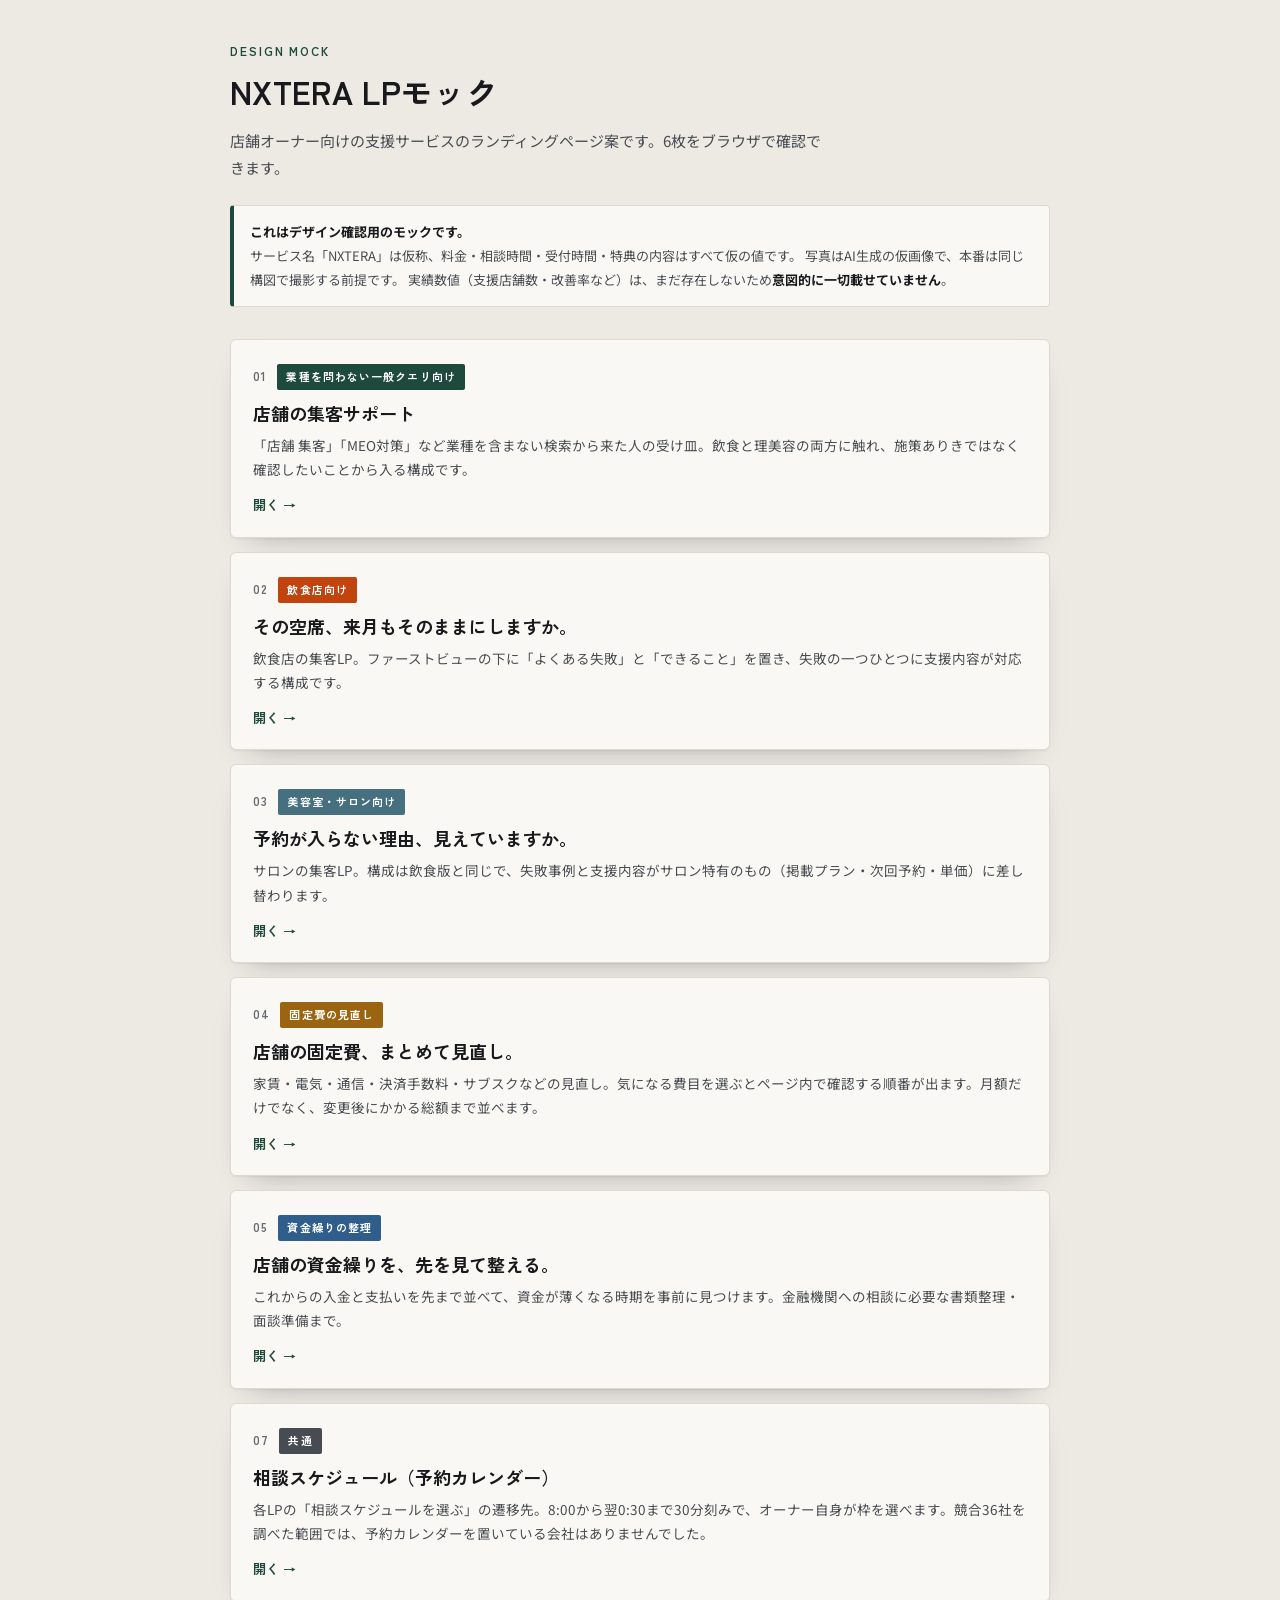
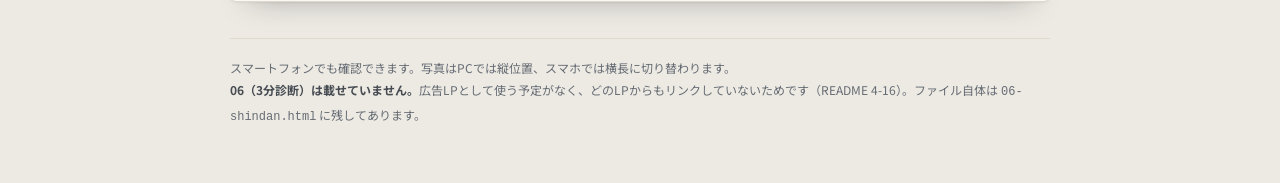
==== Duo_LPモック/index.html @ 1e0ec336 "Add a mock index for the six current pages Six cards at the current numbering, each with its number," ====
<!doctype html>
<!--
  ============================================================
  NXTERA / LPモック一覧 — 各モックへの入口。
  番号は 01〜07。06（3分診断）は現在未使用なので載せていない（README 4-16）。
  リンクは同じフォルダの相対パス。ダブルクリックでそのまま開ける。
  ============================================================
-->
<html lang="ja">
<head>
<meta charset="utf-8">
<meta name="viewport" content="width=device-width, initial-scale=1">
<title>NXTERA LPモック一覧</title>
<link rel="preconnect" href="https://fonts.googleapis.com">
<link rel="preconnect" href="https://fonts.gstatic.com" crossorigin>
<link href="https://fonts.googleapis.com/css2?family=Noto+Sans+JP:wght@400;500;700&family=Zen+Kaku+Gothic+New:wght@500;700&display=swap" rel="stylesheet">
<style>
  :root{
    --paper:#EDEAE4; --card:#FAF8F4;
    --ink:#17191C; --ink-2:#474C52; --ink-3:#666C73;
    --line:#DED8CD; --brand:#1E4A3D;
    --inshoku:#C1440E; --biyo:#46707F; --kotehi:#9A6410; --shikin:#2F5D8C;
    --shadow:0 1px 2px rgba(23,25,28,.05), 0 14px 30px -20px rgba(23,25,28,.4);
  }
  *,*::before,*::after{box-sizing:border-box;}
  body{
    margin:0;background:var(--paper);color:var(--ink);
    font-family:"Noto Sans JP","Hiragino Kaku Gothic ProN","Yu Gothic",system-ui,sans-serif;
    padding:40px 16px 56px;line-height:1.8;-webkit-font-smoothing:antialiased;
  }
  .wrap{max-width:820px;margin-inline:auto;}

  .eyebrow{
    margin:0;font-family:"Zen Kaku Gothic New",sans-serif;font-weight:700;
    font-size:12px;letter-spacing:.16em;color:var(--brand);
  }
  h1{
    margin:8px 0 0;font-family:"Zen Kaku Gothic New",sans-serif;font-weight:700;
    font-size:clamp(24px,5.2vw,32px);line-height:1.35;letter-spacing:.01em;text-wrap:balance;
  }
  .lede{margin:14px 0 0;font-size:15px;color:var(--ink-2);max-width:40em;}

  .note{
    margin-top:24px;padding:14px 16px;border-radius:4px;
    background:var(--card);border:1px solid var(--line);border-left:4px solid var(--brand);
    font-size:13px;line-height:1.85;color:var(--ink-2);
  }
  .note b{color:var(--ink);font-weight:700;}

  .list{list-style:none;margin:32px 0 0;padding:0;display:grid;gap:14px;}
  .item a{
    display:block;text-decoration:none;color:inherit;
    background:var(--card);border:1px solid var(--line);border-radius:6px;
    padding:20px 22px;box-shadow:var(--shadow);
    transition:transform .08s ease, border-color .15s ease;
  }
  .item a:hover{border-color:var(--ink-3);transform:translateY(-1px);}
  .item a:focus-visible{outline:2px solid var(--brand);outline-offset:3px;}
  .no{
    font-family:"Zen Kaku Gothic New",sans-serif;font-weight:700;
    font-size:12px;letter-spacing:.1em;color:var(--ink-3);margin-right:10px;
  }
  .tag{
    display:inline-block;font-family:"Zen Kaku Gothic New",sans-serif;font-weight:700;
    font-size:11px;letter-spacing:.1em;color:#fff;padding:3px 9px;border-radius:2px;
  }
  .tag--all{background:var(--brand);}
  .tag--inshoku{background:var(--inshoku);}
  .tag--biyo{background:var(--biyo);}
  .tag--kotehi{background:var(--kotehi);}
  .tag--shikin{background:var(--shikin);}
  .tag--common{background:var(--ink-2);}
  .item h2{
    margin:10px 0 0;font-family:"Zen Kaku Gothic New",sans-serif;font-weight:700;
    font-size:18px;line-height:1.5;
  }
  .item p{margin:6px 0 0;font-size:13.5px;color:var(--ink-2);line-height:1.8;}
  .item .go{margin-top:12px;font-family:"Zen Kaku Gothic New",sans-serif;font-weight:700;font-size:13px;color:var(--brand);}
  .item .go::after{content:" →";}

  footer{
    margin-top:36px;padding-top:18px;border-top:1px solid var(--line);
    font-size:12px;color:var(--ink-3);line-height:1.9;
  }
  footer b{color:var(--ink-2);font-weight:700;}
</style>
</head>
<body>

<div class="wrap">

  <p class="eyebrow">DESIGN MOCK</p>
  <h1>NXTERA LPモック</h1>
  <p class="lede">店舗オーナー向けの支援サービスのランディングページ案です。6枚をブラウザで確認できます。</p>

  <p class="note">
    <b>これはデザイン確認用のモックです。</b><br>
    サービス名「NXTERA」は仮称、料金・相談時間・受付時間・特典の内容はすべて仮の値です。
    写真はAI生成の仮画像で、本番は同じ構図で撮影する前提です。
    実績数値（支援店舗数・改善率など）は、まだ存在しないため<b>意図的に一切載せていません</b>。
  </p>

  <ul class="list">
    <li class="item">
      <a href="01-shukyaku-tougou.html">
        <span class="no">01</span><span class="tag tag--all">業種を問わない一般クエリ向け</span>
        <h2>店舗の集客サポート</h2>
        <p>「店舗 集客」「MEO対策」など業種を含まない検索から来た人の受け皿。飲食と理美容の両方に触れ、施策ありきではなく確認したいことから入る構成です。</p>
        <p class="go">開く</p>
      </a>
    </li>

    <li class="item">
      <a href="02-shukyaku-inshoku.html">
        <span class="no">02</span><span class="tag tag--inshoku">飲食店向け</span>
        <h2>その空席、来月もそのままにしますか。</h2>
        <p>飲食店の集客LP。ファーストビューの下に「よくある失敗」と「できること」を置き、失敗の一つひとつに支援内容が対応する構成です。</p>
        <p class="go">開く</p>
      </a>
    </li>

    <li class="item">
      <a href="03-shukyaku-biyo.html">
        <span class="no">03</span><span class="tag tag--biyo">美容室・サロン向け</span>
        <h2>予約が入らない理由、見えていますか。</h2>
        <p>サロンの集客LP。構成は飲食版と同じで、失敗事例と支援内容がサロン特有のもの（掲載プラン・次回予約・単価）に差し替わります。</p>
        <p class="go">開く</p>
      </a>
    </li>

    <li class="item">
      <a href="04-kotehi.html">
        <span class="no">04</span><span class="tag tag--kotehi">固定費の見直し</span>
        <h2>店舗の固定費、まとめて見直し。</h2>
        <p>家賃・電気・通信・決済手数料・サブスクなどの見直し。気になる費目を選ぶとページ内で確認する順番が出ます。月額だけでなく、変更後にかかる総額まで並べます。</p>
        <p class="go">開く</p>
      </a>
    </li>

    <li class="item">
      <a href="05-shikinguri.html">
        <span class="no">05</span><span class="tag tag--shikin">資金繰りの整理</span>
        <h2>店舗の資金繰りを、先を見て整える。</h2>
        <p>これからの入金と支払いを先まで並べて、資金が薄くなる時期を事前に見つけます。金融機関への相談に必要な書類整理・面談準備まで。</p>
        <p class="go">開く</p>
      </a>
    </li>

    <li class="item">
      <a href="07-yoyaku.html">
        <span class="no">07</span><span class="tag tag--common">共通</span>
        <h2>相談スケジュール（予約カレンダー）</h2>
        <p>各LPの「相談スケジュールを選ぶ」の遷移先。8:00から翌0:30まで30分刻みで、オーナー自身が枠を選べます。競合36社を調べた範囲では、予約カレンダーを置いている会社はありませんでした。</p>
        <p class="go">開く</p>
      </a>
    </li>
  </ul>

  <footer>
    スマートフォンでも確認できます。写真はPCでは縦位置、スマホでは横長に切り替わります。<br>
    <b>06（3分診断）は載せていません。</b>広告LPとして使う予定がなく、どのLPからもリンクしていないためです（README 4-16）。ファイル自体は <code>06-shindan.html</code> に残してあります。
  </footer>

</div>

</body>
</html>
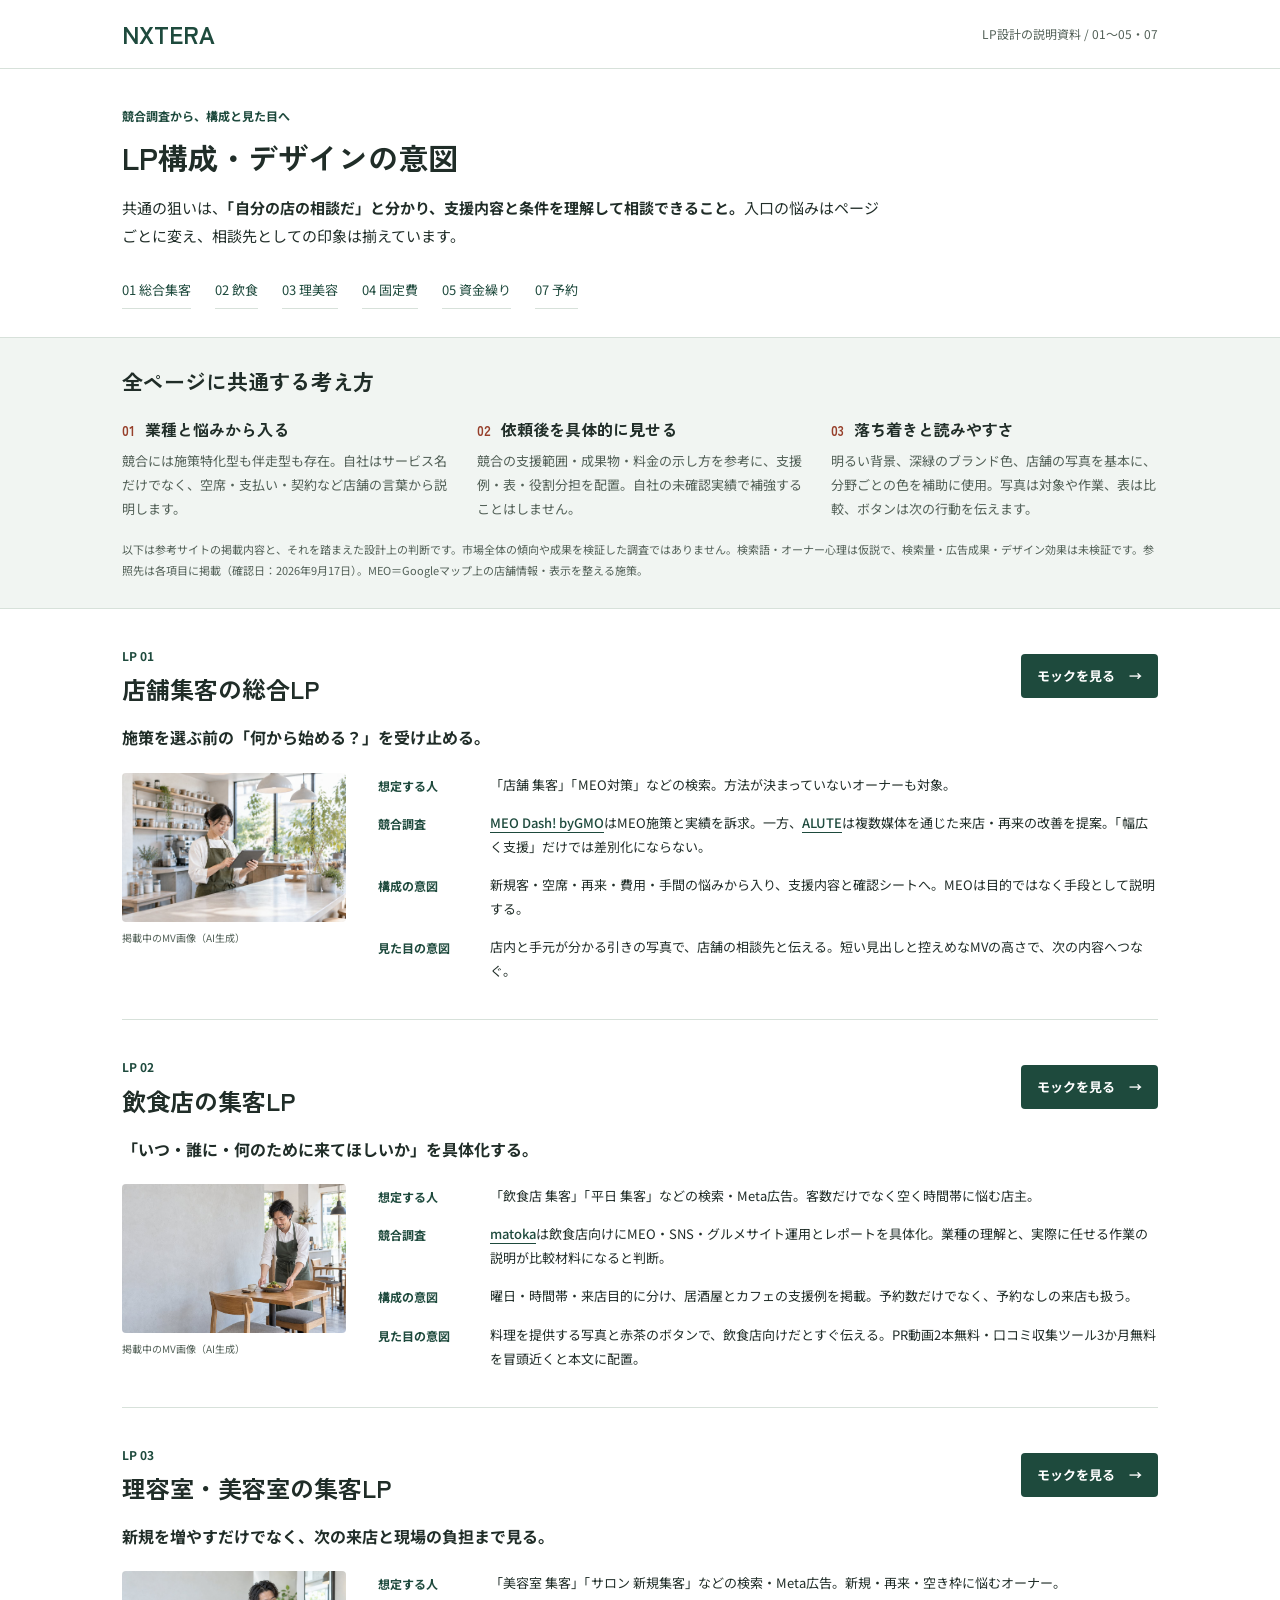
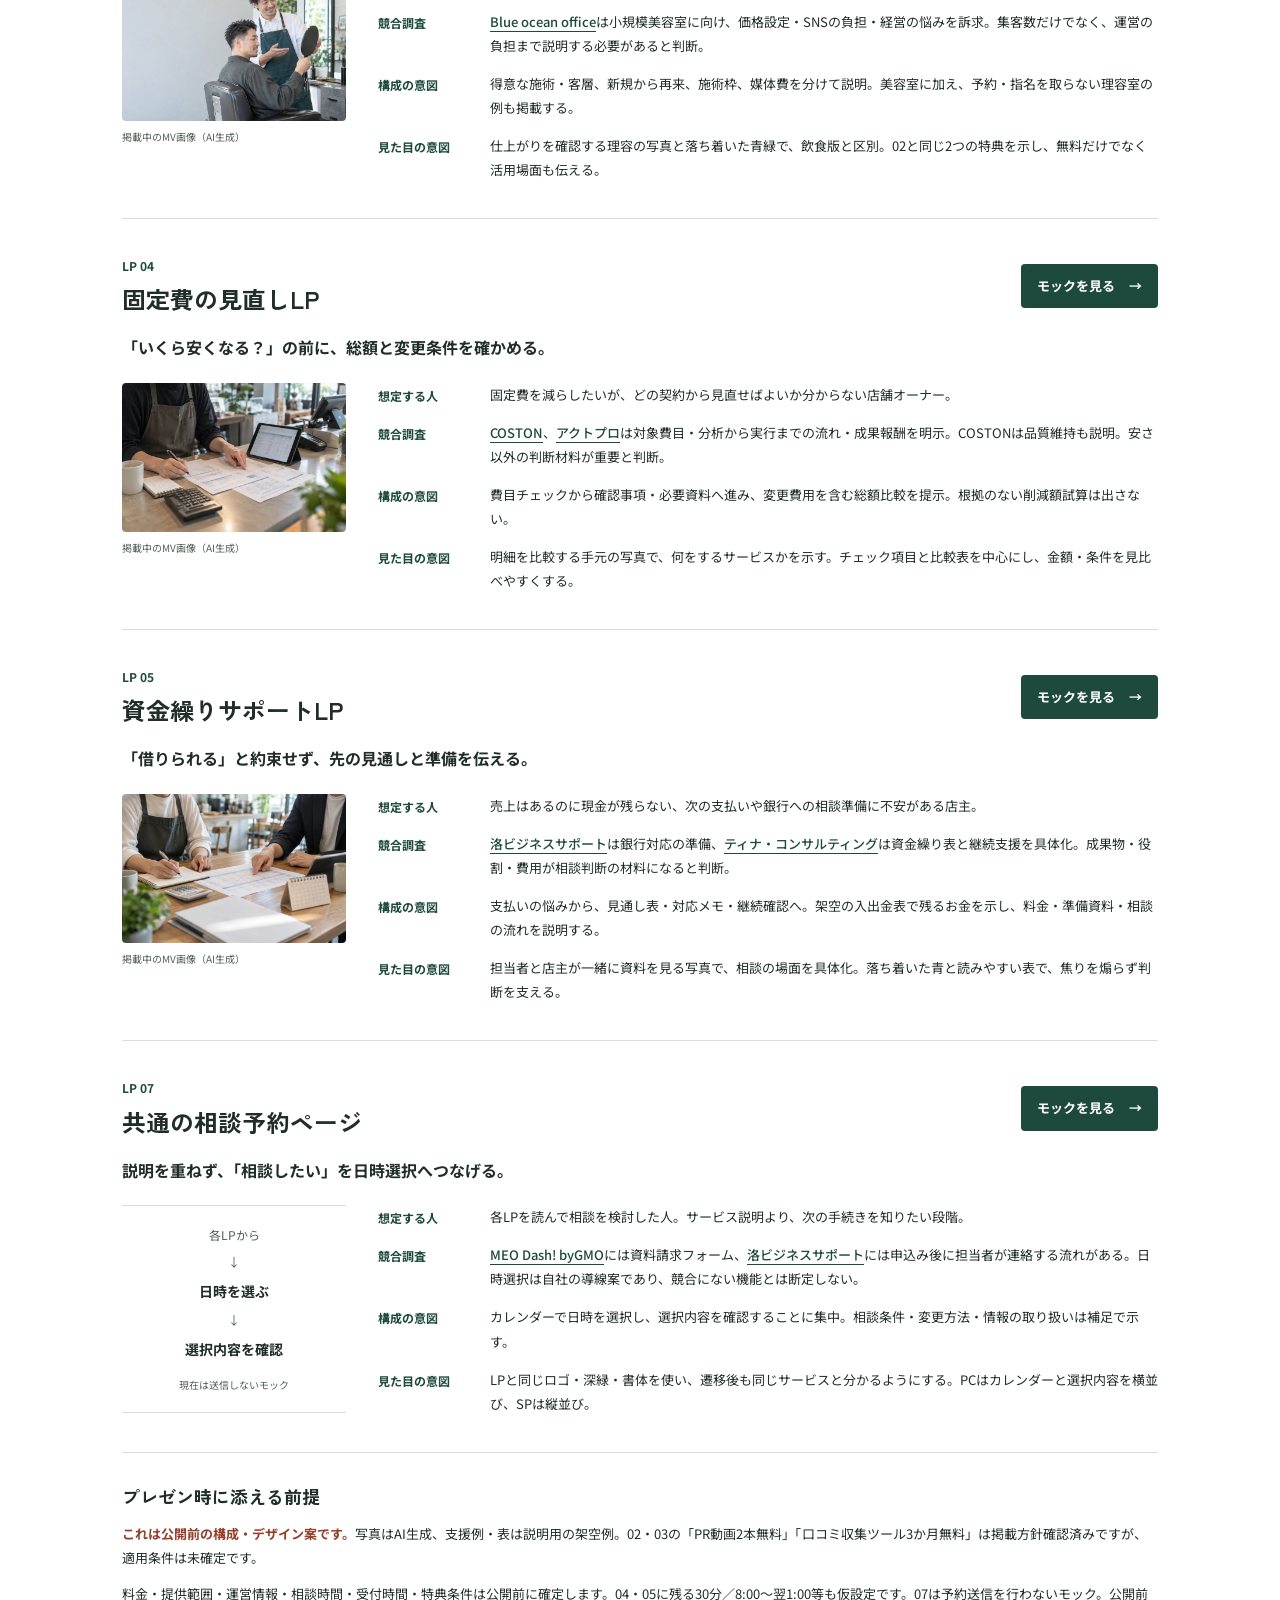
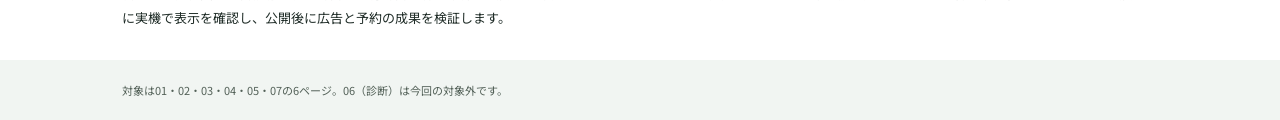
==== commit b57985dc: "Commit the rebuilt pages and drop the images they no longer use 01, 04 and 05 were rebuilt as full p" ====
--- a/Duo_LPモック/index.html
+++ b/Duo_LPモック/index.html
@@ -1,167 +1,150 @@
 <!doctype html>
-<!--
-  ============================================================
-  NXTERA / LPモック一覧 — 各モックへの入口。
-  番号は 01〜07。06（3分診断）は現在未使用なので載せていない（README 4-16）。
-  リンクは同じフォルダの相対パス。ダブルクリックでそのまま開ける。
-  ============================================================
--->
 <html lang="ja">
 <head>
 <meta charset="utf-8">
 <meta name="viewport" content="width=device-width, initial-scale=1">
-<title>NXTERA LPモック一覧</title>
+<meta name="robots" content="noindex, nofollow">
+<title>LP構成・デザインの意図｜NXTERA</title>
 <link rel="preconnect" href="https://fonts.googleapis.com">
 <link rel="preconnect" href="https://fonts.gstatic.com" crossorigin>
-<link href="https://fonts.googleapis.com/css2?family=Noto+Sans+JP:wght@400;500;700&family=Zen+Kaku+Gothic+New:wght@500;700&display=swap" rel="stylesheet">
+<link href="https://fonts.googleapis.com/css2?family=Noto+Sans+JP:wght@400;500;700&amp;family=Zen+Kaku+Gothic+New:wght@500;700&amp;display=swap" rel="stylesheet">
 <style>
-  :root{
-    --paper:#EDEAE4; --card:#FAF8F4;
-    --ink:#17191C; --ink-2:#474C52; --ink-3:#666C73;
-    --line:#DED8CD; --brand:#1E4A3D;
-    --inshoku:#C1440E; --biyo:#46707F; --kotehi:#9A6410; --shikin:#2F5D8C;
-    --shadow:0 1px 2px rgba(23,25,28,.05), 0 14px 30px -20px rgba(23,25,28,.4);
-  }
-  *,*::before,*::after{box-sizing:border-box;}
-  body{
-    margin:0;background:var(--paper);color:var(--ink);
-    font-family:"Noto Sans JP","Hiragino Kaku Gothic ProN","Yu Gothic",system-ui,sans-serif;
-    padding:40px 16px 56px;line-height:1.8;-webkit-font-smoothing:antialiased;
-  }
-  .wrap{max-width:820px;margin-inline:auto;}
-
-  .eyebrow{
-    margin:0;font-family:"Zen Kaku Gothic New",sans-serif;font-weight:700;
-    font-size:12px;letter-spacing:.16em;color:var(--brand);
-  }
-  h1{
-    margin:8px 0 0;font-family:"Zen Kaku Gothic New",sans-serif;font-weight:700;
-    font-size:clamp(24px,5.2vw,32px);line-height:1.35;letter-spacing:.01em;text-wrap:balance;
-  }
-  .lede{margin:14px 0 0;font-size:15px;color:var(--ink-2);max-width:40em;}
-
-  .note{
-    margin-top:24px;padding:14px 16px;border-radius:4px;
-    background:var(--card);border:1px solid var(--line);border-left:4px solid var(--brand);
-    font-size:13px;line-height:1.85;color:var(--ink-2);
-  }
-  .note b{color:var(--ink);font-weight:700;}
-
-  .list{list-style:none;margin:32px 0 0;padding:0;display:grid;gap:14px;}
-  .item a{
-    display:block;text-decoration:none;color:inherit;
-    background:var(--card);border:1px solid var(--line);border-radius:6px;
-    padding:20px 22px;box-shadow:var(--shadow);
-    transition:transform .08s ease, border-color .15s ease;
-  }
-  .item a:hover{border-color:var(--ink-3);transform:translateY(-1px);}
-  .item a:focus-visible{outline:2px solid var(--brand);outline-offset:3px;}
-  .no{
-    font-family:"Zen Kaku Gothic New",sans-serif;font-weight:700;
-    font-size:12px;letter-spacing:.1em;color:var(--ink-3);margin-right:10px;
-  }
-  .tag{
-    display:inline-block;font-family:"Zen Kaku Gothic New",sans-serif;font-weight:700;
-    font-size:11px;letter-spacing:.1em;color:#fff;padding:3px 9px;border-radius:2px;
-  }
-  .tag--all{background:var(--brand);}
-  .tag--inshoku{background:var(--inshoku);}
-  .tag--biyo{background:var(--biyo);}
-  .tag--kotehi{background:var(--kotehi);}
-  .tag--shikin{background:var(--shikin);}
-  .tag--common{background:var(--ink-2);}
-  .item h2{
-    margin:10px 0 0;font-family:"Zen Kaku Gothic New",sans-serif;font-weight:700;
-    font-size:18px;line-height:1.5;
-  }
-  .item p{margin:6px 0 0;font-size:13.5px;color:var(--ink-2);line-height:1.8;}
-  .item .go{margin-top:12px;font-family:"Zen Kaku Gothic New",sans-serif;font-weight:700;font-size:13px;color:var(--brand);}
-  .item .go::after{content:" →";}
-
-  footer{
-    margin-top:36px;padding-top:18px;border-top:1px solid var(--line);
-    font-size:12px;color:var(--ink-3);line-height:1.9;
-  }
-  footer b{color:var(--ink-2);font-weight:700;}
+:root { --ink:#202d28; --muted:#526057; --line:#d7e1da; --brand:#1e4a3d; --rust:#963f2a; }
+* { box-sizing:border-box; letter-spacing:0; }
+html { -webkit-text-size-adjust:100%; }
+body { margin:0; background:#fff; color:var(--ink); font-family:"Noto Sans JP","Yu Gothic",sans-serif; line-height:1.85; overflow-wrap:anywhere; }
+h1,h2,h3,p { margin:0; }
+h1,h2,h3,.brand { font-family:"Zen Kaku Gothic New","Yu Gothic",sans-serif; line-height:1.5; }
+a { color:var(--brand); text-underline-offset:4px; }
+:focus-visible { outline:3px solid #1b63c9; outline-offset:4px; }
+.wrap { width:100%; max-width:1100px; margin-inline:auto; padding-inline:32px; }
+.topbar { border-bottom:1px solid var(--line); }
+.topbar .wrap { min-height:68px; display:flex; align-items:center; justify-content:space-between; gap:20px; }
+.brand { color:var(--brand); font-size:24px; font-weight:700; }
+.topbar span { font-size:12px; color:var(--muted); }
+.intro { padding-block:36px 28px; }
+.eyebrow { color:var(--brand); font-size:12px; font-weight:700; }
+h1 { font-size:30px; margin-top:8px; }
+.lede { margin-top:14px; font-size:15px; max-width:760px; }
+.page-nav { display:flex; flex-wrap:wrap; gap:10px 24px; margin-top:22px; font-size:13px; }
+.page-nav a { padding-block:6px; text-decoration:none; border-bottom:1px solid var(--line); }
+.direction { background:#f1f5f2; border-block:1px solid var(--line); padding-block:28px; }
+.direction h2 { font-size:21px; }
+.principles { display:grid; grid-template-columns:repeat(3,minmax(0,1fr)); gap:28px; margin-top:20px; }
+.principles h3 { font-size:16px; }
+.principles h3 span { color:var(--rust); margin-right:10px; font-size:13px; }
+.principles p { font-size:13px; margin-top:8px; color:var(--muted); }
+.research-note { margin-top:18px; font-size:11px; color:var(--muted); }
+.lp-section { padding-block:36px; border-bottom:1px solid var(--line); scroll-margin-top:20px; }
+.lp-head { display:flex; align-items:center; justify-content:space-between; gap:24px; }
+.number { font-size:12px; color:var(--brand); font-weight:700; }
+.lp-head h2 { font-size:24px; margin-top:4px; }
+.open-link { display:inline-flex; align-items:center; gap:14px; min-height:44px; padding:10px 16px; border-radius:4px; background:var(--brand); color:#fff; font-size:13px; font-weight:700; text-decoration:none; flex:none; }
+.open-link:hover { background:#163a30; }
+.takeaway { margin-top:16px; font-weight:700; font-size:16px; }
+.lp-body { display:grid; grid-template-columns:224px minmax(0,1fr); gap:32px; margin-top:20px; align-items:start; }
+figure { margin:0; min-width:0; }
+figure a { display:block; }
+figure img { display:block; width:100%; height:auto; aspect-ratio:3/2; object-fit:cover; object-position:75% center; border-radius:4px; }
+#lp-01 figure img { object-position:right center; }
+figcaption { font-size:10px; color:var(--muted); margin-top:7px; }
+.rationale { margin:0; min-width:0; }
+.rationale > div { display:grid; grid-template-columns:96px minmax(0,1fr); gap:16px; }
+.rationale > div + div { margin-top:14px; }
+.rationale dt { font-size:12px; color:var(--brand); font-weight:700; padding-top:2px; }
+.rationale dd { margin:0; font-size:13px; }
+.rationale a { font-weight:500; }
+.booking-route { padding-block:18px; border-block:1px solid var(--line); display:flex; flex-direction:column; align-items:center; gap:5px; font-size:14px; }
+.booking-route > p,.booking-route > span { color:var(--muted); font-size:12px; }
+.booking-route small { margin-top:8px; color:var(--muted); font-size:10px; }
+.closing { padding-block:30px; }
+.closing h2 { font-size:18px; }
+.closing p { margin-top:12px; font-size:13px; }
+.closing strong { color:var(--rust); }
+footer { background:#f1f5f2; padding-block:20px; color:var(--muted); font-size:11px; }
+@media (max-width:759px) {
+ .wrap { padding-inline:20px; }
+ .topbar .wrap { min-height:60px; gap:12px; }
+ .topbar span { font-size:10px; }
+ .intro { padding-block:28px; }
+ h1 { font-size:25px; }
+ .lede { font-size:14px; }
+ .page-nav { gap:8px 18px; font-size:12px; }
+ .principles { grid-template-columns:minmax(0,1fr); gap:18px; }
+ .lp-head { align-items:flex-start; gap:14px; flex-wrap:wrap; }
+ .lp-head h2 { font-size:22px; }
+ .open-link { padding:9px 14px; font-size:12px; }
+ .takeaway { font-size:15px; }
+ .lp-body { grid-template-columns:minmax(0,1fr); gap:20px; }
+ figure { max-width:360px; }
+ figure img { aspect-ratio:2/1; }
+ .rationale > div { grid-template-columns:78px minmax(0,1fr); gap:12px; }
+ .rationale dt { font-size:11px; }
+ .booking-route { align-items:flex-start; }
+}
+@media print {
+ body { font-size:10pt; }
+ .topbar .wrap { min-height:36px; }
+ .wrap { max-width:none; padding-inline:0; }
+ .page-nav,.open-link { display:none; }
+ .intro,.direction,.lp-section,.closing { padding-block:14px; }
+ .lp-section { break-inside:avoid; }
+ .lp-body { grid-template-columns:150px minmax(0,1fr); gap:20px; }
+ .rationale > div { grid-template-columns:78px minmax(0,1fr); gap:10px; }
+ .rationale dd,.principles p { font-size:10pt; }
+ .principles { grid-template-columns:repeat(3,minmax(0,1fr)); }
+}
 </style>
 </head>
 <body>
-
+<header class="topbar"><div class="wrap"><p class="brand">NXTERA</p><span>LP設計の説明資料 / 01〜05・07</span></div></header>
+<main>
+<section class="intro wrap" aria-labelledby="page-title"><p class="eyebrow">競合調査から、構成と見た目へ</p><h1 id="page-title">LP構成・デザインの意図</h1><p class="lede">共通の狙いは、<strong>「自分の店の相談だ」と分かり、支援内容と条件を理解して相談できること。</strong>入口の悩みはページごとに変え、相談先としての印象は揃えています。</p><nav class="page-nav" aria-label="各LPの設計意図"><a href="#lp-01">01 総合集客</a><a href="#lp-02">02 飲食</a><a href="#lp-03">03 理美容</a><a href="#lp-04">04 固定費</a><a href="#lp-05">05 資金繰り</a><a href="#lp-07">07 予約</a></nav></section>
+<section class="direction" aria-labelledby="direction-title"><div class="wrap"><h2 id="direction-title">全ページに共通する考え方</h2><div class="principles">
+<div><h3><span>01</span>業種と悩みから入る</h3><p>競合には施策特化型も伴走型も存在。自社はサービス名だけでなく、空席・支払い・契約など店舗の言葉から説明します。</p></div>
+<div><h3><span>02</span>依頼後を具体的に見せる</h3><p>競合の支援範囲・成果物・料金の示し方を参考に、支援例・表・役割分担を配置。自社の未確認実績で補強することはしません。</p></div>
+<div><h3><span>03</span>落ち着きと読みやすさ</h3><p>明るい背景、深緑のブランド色、店舗の写真を基本に、分野ごとの色を補助に使用。写真は対象や作業、表は比較、ボタンは次の行動を伝えます。</p></div>
+</div><p class="research-note">以下は参考サイトの掲載内容と、それを踏まえた設計上の判断です。市場全体の傾向や成果を検証した調査ではありません。検索語・オーナー心理は仮説で、検索量・広告成果・デザイン効果は未検証です。参照先は各項目に掲載（確認日：2026年9月17日）。MEO＝Googleマップ上の店舗情報・表示を整える施策。</p></div></section>
 <div class="wrap">
-
-  <p class="eyebrow">DESIGN MOCK</p>
-  <h1>NXTERA LPモック</h1>
-  <p class="lede">店舗オーナー向けの支援サービスのランディングページ案です。6枚をブラウザで確認できます。</p>
-
-  <p class="note">
-    <b>これはデザイン確認用のモックです。</b><br>
-    サービス名「NXTERA」は仮称、料金・相談時間・受付時間・特典の内容はすべて仮の値です。
-    写真はAI生成の仮画像で、本番は同じ構図で撮影する前提です。
-    実績数値（支援店舗数・改善率など）は、まだ存在しないため<b>意図的に一切載せていません</b>。
-  </p>
-
-  <ul class="list">
-    <li class="item">
-      <a href="01-shukyaku-tougou.html">
-        <span class="no">01</span><span class="tag tag--all">業種を問わない一般クエリ向け</span>
-        <h2>店舗の集客サポート</h2>
-        <p>「店舗 集客」「MEO対策」など業種を含まない検索から来た人の受け皿。飲食と理美容の両方に触れ、施策ありきではなく確認したいことから入る構成です。</p>
-        <p class="go">開く</p>
-      </a>
-    </li>
-
-    <li class="item">
-      <a href="02-shukyaku-inshoku.html">
-        <span class="no">02</span><span class="tag tag--inshoku">飲食店向け</span>
-        <h2>その空席、来月もそのままにしますか。</h2>
-        <p>飲食店の集客LP。ファーストビューの下に「よくある失敗」と「できること」を置き、失敗の一つひとつに支援内容が対応する構成です。</p>
-        <p class="go">開く</p>
-      </a>
-    </li>
-
-    <li class="item">
-      <a href="03-shukyaku-biyo.html">
-        <span class="no">03</span><span class="tag tag--biyo">美容室・サロン向け</span>
-        <h2>予約が入らない理由、見えていますか。</h2>
-        <p>サロンの集客LP。構成は飲食版と同じで、失敗事例と支援内容がサロン特有のもの（掲載プラン・次回予約・単価）に差し替わります。</p>
-        <p class="go">開く</p>
-      </a>
-    </li>
-
-    <li class="item">
-      <a href="04-kotehi.html">
-        <span class="no">04</span><span class="tag tag--kotehi">固定費の見直し</span>
-        <h2>店舗の固定費、まとめて見直し。</h2>
-        <p>家賃・電気・通信・決済手数料・サブスクなどの見直し。気になる費目を選ぶとページ内で確認する順番が出ます。月額だけでなく、変更後にかかる総額まで並べます。</p>
-        <p class="go">開く</p>
-      </a>
-    </li>
-
-    <li class="item">
-      <a href="05-shikinguri.html">
-        <span class="no">05</span><span class="tag tag--shikin">資金繰りの整理</span>
-        <h2>店舗の資金繰りを、先を見て整える。</h2>
-        <p>これからの入金と支払いを先まで並べて、資金が薄くなる時期を事前に見つけます。金融機関への相談に必要な書類整理・面談準備まで。</p>
-        <p class="go">開く</p>
-      </a>
-    </li>
-
-    <li class="item">
-      <a href="07-yoyaku.html">
-        <span class="no">07</span><span class="tag tag--common">共通</span>
-        <h2>相談スケジュール（予約カレンダー）</h2>
-        <p>各LPの「相談スケジュールを選ぶ」の遷移先。8:00から翌0:30まで30分刻みで、オーナー自身が枠を選べます。競合36社を調べた範囲では、予約カレンダーを置いている会社はありませんでした。</p>
-        <p class="go">開く</p>
-      </a>
-    </li>
-  </ul>
-
-  <footer>
-    スマートフォンでも確認できます。写真はPCでは縦位置、スマホでは横長に切り替わります。<br>
-    <b>06（3分診断）は載せていません。</b>広告LPとして使う予定がなく、どのLPからもリンクしていないためです（README 4-16）。ファイル自体は <code>06-shindan.html</code> に残してあります。
-  </footer>
-
+<article class="lp-section" id="lp-01" aria-labelledby="title-01">
+<header class="lp-head"><div><p class="number">LP 01</p><h2 id="title-01">店舗集客の総合LP</h2></div><a class="open-link" href="01-shukyaku-tougou.html" aria-label="店舗集客の総合LPのモックを見る">モックを見る <span aria-hidden="true">→</span></a></header>
+<p class="takeaway">施策を選ぶ前の「何から始める？」を受け止める。</p>
+<div class="lp-body"><figure><a href="01-shukyaku-tougou.html" aria-label="店舗集客の総合LPのモックを見る"><img src="images/01-tougou-hero-v4-wide.jpg" alt="店舗でタブレットを確認するオーナーのイメージ" loading="lazy" decoding="async"></a><figcaption>掲載中のMV画像（AI生成）</figcaption></figure>
+<dl class="rationale"><div><dt>想定する人</dt><dd>「店舗 集客」「MEO対策」などの検索。方法が決まっていないオーナーも対象。</dd></div><div><dt>競合調査</dt><dd><a href="https://meo-dash.com/lp/">MEO Dash! byGMO</a>はMEO施策と実績を訴求。一方、<a href="https://alute.co.jp/store_support/">ALUTE</a>は複数媒体を通じた来店・再来の改善を提案。「幅広く支援」だけでは差別化にならない。</dd></div><div><dt>構成の意図</dt><dd>新規客・空席・再来・費用・手間の悩みから入り、支援内容と確認シートへ。MEOは目的ではなく手段として説明する。</dd></div><div><dt>見た目の意図</dt><dd>店内と手元が分かる引きの写真で、店舗の相談先と伝える。短い見出しと控えめなMVの高さで、次の内容へつなぐ。</dd></div></dl></div>
+</article>
+<article class="lp-section" id="lp-02" aria-labelledby="title-02">
+<header class="lp-head"><div><p class="number">LP 02</p><h2 id="title-02">飲食店の集客LP</h2></div><a class="open-link" href="02-shukyaku-inshoku.html" aria-label="飲食店の集客LPのモックを見る">モックを見る <span aria-hidden="true">→</span></a></header>
+<p class="takeaway">「いつ・誰に・何のために来てほしいか」を具体化する。</p>
+<div class="lp-body"><figure><a href="02-shukyaku-inshoku.html" aria-label="飲食店の集客LPのモックを見る"><img src="images/02-inshoku-hero-v2.jpg" alt="料理をテーブルに提供する飲食店オーナーのイメージ" loading="lazy" decoding="async"></a><figcaption>掲載中のMV画像（AI生成）</figcaption></figure>
+<dl class="rationale"><div><dt>想定する人</dt><dd>「飲食店 集客」「平日 集客」などの検索・Meta広告。客数だけでなく空く時間帯に悩む店主。</dd></div><div><dt>競合調査</dt><dd><a href="https://matoka.co.jp/service">matoka</a>は飲食店向けにMEO・SNS・グルメサイト運用とレポートを具体化。業種の理解と、実際に任せる作業の説明が比較材料になると判断。</dd></div><div><dt>構成の意図</dt><dd>曜日・時間帯・来店目的に分け、居酒屋とカフェの支援例を掲載。予約数だけでなく、予約なしの来店も扱う。</dd></div><div><dt>見た目の意図</dt><dd>料理を提供する写真と赤茶のボタンで、飲食店向けだとすぐ伝える。PR動画2本無料・口コミ収集ツール3か月無料を冒頭近くと本文に配置。</dd></div></dl></div>
+</article>
+<article class="lp-section" id="lp-03" aria-labelledby="title-03">
+<header class="lp-head"><div><p class="number">LP 03</p><h2 id="title-03">理容室・美容室の集客LP</h2></div><a class="open-link" href="03-shukyaku-biyo.html" aria-label="理容室・美容室の集客LPのモックを見る">モックを見る <span aria-hidden="true">→</span></a></header>
+<p class="takeaway">新規を増やすだけでなく、次の来店と現場の負担まで見る。</p>
+<div class="lp-body"><figure><a href="03-shukyaku-biyo.html" aria-label="理容室・美容室の集客LPのモックを見る"><img src="images/03-biyo-hero-v3.jpg" alt="理容室で仕上がりを確認する理容師とお客さまのイメージ" loading="lazy" decoding="async"></a><figcaption>掲載中のMV画像（AI生成）</figcaption></figure>
+<dl class="rationale"><div><dt>想定する人</dt><dd>「美容室 集客」「サロン 新規集客」などの検索・Meta広告。新規・再来・空き枠に悩むオーナー。</dd></div><div><dt>競合調査</dt><dd><a href="https://blueoceanoffice.co.jp/">Blue ocean office</a>は小規模美容室に向け、価格設定・SNSの負担・経営の悩みを訴求。集客数だけでなく、運営の負担まで説明する必要があると判断。</dd></div><div><dt>構成の意図</dt><dd>得意な施術・客層、新規から再来、施術枠、媒体費を分けて説明。美容室に加え、予約・指名を取らない理容室の例も掲載する。</dd></div><div><dt>見た目の意図</dt><dd>仕上がりを確認する理容の写真と落ち着いた青緑で、飲食版と区別。02と同じ2つの特典を示し、無料だけでなく活用場面も伝える。</dd></div></dl></div>
+</article>
+<article class="lp-section" id="lp-04" aria-labelledby="title-04">
+<header class="lp-head"><div><p class="number">LP 04</p><h2 id="title-04">固定費の見直しLP</h2></div><a class="open-link" href="04-kotehi.html" aria-label="固定費の見直しLPのモックを見る">モックを見る <span aria-hidden="true">→</span></a></header>
+<p class="takeaway">「いくら安くなる？」の前に、総額と変更条件を確かめる。</p>
+<div class="lp-body"><figure><a href="04-kotehi.html" aria-label="固定費の見直しLPのモックを見る"><img src="images/04-kotehi-hero-v2.webp" alt="店舗で明細書と比較表を確認する手元のイメージ" loading="lazy" decoding="async"></a><figcaption>掲載中のMV画像（AI生成）</figcaption></figure>
+<dl class="rationale"><div><dt>想定する人</dt><dd>固定費を減らしたいが、どの契約から見直せばよいか分からない店舗オーナー。</dd></div><div><dt>競合調査</dt><dd><a href="https://coston.ai/">COSTON</a>、<a href="https://ap.actpro.co.jp/costpro/">アクトプロ</a>は対象費目・分析から実行までの流れ・成果報酬を明示。COSTONは品質維持も説明。安さ以外の判断材料が重要と判断。</dd></div><div><dt>構成の意図</dt><dd>費目チェックから確認事項・必要資料へ進み、変更費用を含む総額比較を提示。根拠のない削減額試算は出さない。</dd></div><div><dt>見た目の意図</dt><dd>明細を比較する手元の写真で、何をするサービスかを示す。チェック項目と比較表を中心にし、金額・条件を見比べやすくする。</dd></div></dl></div>
+</article>
+<article class="lp-section" id="lp-05" aria-labelledby="title-05">
+<header class="lp-head"><div><p class="number">LP 05</p><h2 id="title-05">資金繰りサポートLP</h2></div><a class="open-link" href="05-shikinguri.html" aria-label="資金繰りサポートLPのモックを見る">モックを見る <span aria-hidden="true">→</span></a></header>
+<p class="takeaway">「借りられる」と約束せず、先の見通しと準備を伝える。</p>
+<div class="lp-body"><figure><a href="05-shikinguri.html" aria-label="資金繰りサポートLPのモックを見る"><img src="images/05-shikinguri-hero-v2.webp" alt="担当者と店主が入出金予定表を一緒に確認するイメージ" loading="lazy" decoding="async"></a><figcaption>掲載中のMV画像（AI生成）</figcaption></figure>
+<dl class="rationale"><div><dt>想定する人</dt><dd>売上はあるのに現金が残らない、次の支払いや銀行への相談準備に不安がある店主。</dd></div><div><dt>競合調査</dt><dd><a href="https://www.raku-bs.com/">洛ビジネスサポート</a>は銀行対応の準備、<a href="https://teana.jp/plan/cash/shikinguri/shikinguri-komon-apply/">ティナ・コンサルティング</a>は資金繰り表と継続支援を具体化。成果物・役割・費用が相談判断の材料になると判断。</dd></div><div><dt>構成の意図</dt><dd>支払いの悩みから、見通し表・対応メモ・継続確認へ。架空の入出金表で残るお金を示し、料金・準備資料・相談の流れを説明する。</dd></div><div><dt>見た目の意図</dt><dd>担当者と店主が一緒に資料を見る写真で、相談の場面を具体化。落ち着いた青と読みやすい表で、焦りを煽らず判断を支える。</dd></div></dl></div>
+</article>
+<article class="lp-section" id="lp-07" aria-labelledby="title-07">
+<header class="lp-head"><div><p class="number">LP 07</p><h2 id="title-07">共通の相談予約ページ</h2></div><a class="open-link" href="07-yoyaku.html" aria-label="共通の相談予約ページのモックを見る">モックを見る <span aria-hidden="true">→</span></a></header>
+<p class="takeaway">説明を重ねず、「相談したい」を日時選択へつなげる。</p>
+<div class="lp-body"><div class="booking-route" aria-label="予約の流れ"><p>各LPから</p><span aria-hidden="true">↓</span><strong>日時を選ぶ</strong><span aria-hidden="true">↓</span><strong>選択内容を確認</strong><small>現在は送信しないモック</small></div>
+<dl class="rationale"><div><dt>想定する人</dt><dd>各LPを読んで相談を検討した人。サービス説明より、次の手続きを知りたい段階。</dd></div><div><dt>競合調査</dt><dd><a href="https://meo-dash.com/lp/">MEO Dash! byGMO</a>には資料請求フォーム、<a href="https://www.raku-bs.com/">洛ビジネスサポート</a>には申込み後に担当者が連絡する流れがある。日時選択は自社の導線案であり、競合にない機能とは断定しない。</dd></div><div><dt>構成の意図</dt><dd>カレンダーで日時を選択し、選択内容を確認することに集中。相談条件・変更方法・情報の取り扱いは補足で示す。</dd></div><div><dt>見た目の意図</dt><dd>LPと同じロゴ・深緑・書体を使い、遷移後も同じサービスと分かるようにする。PCはカレンダーと選択内容を横並び、SPは縦並び。</dd></div></dl></div>
+</article>
+<section class="closing" aria-labelledby="launch-title"><h2 id="launch-title">プレゼン時に添える前提</h2><p><strong>これは公開前の構成・デザイン案です。</strong>写真はAI生成、支援例・表は説明用の架空例。02・03の「PR動画2本無料」「口コミ収集ツール3か月無料」は掲載方針確認済みですが、適用条件は未確定です。</p><p>料金・提供範囲・運営情報・相談時間・受付時間・特典条件は公開前に確定します。04・05に残る30分／8:00〜翌1:00等も仮設定です。07は予約送信を行わないモック。公開前に実機で表示を確認し、公開後に広告と予約の成果を検証します。</p></section>
 </div>
-
+</main>
+<footer><div class="wrap">対象は01・02・03・04・05・07の6ページ。06（診断）は今回の対象外です。</div></footer>
 </body>
 </html>
